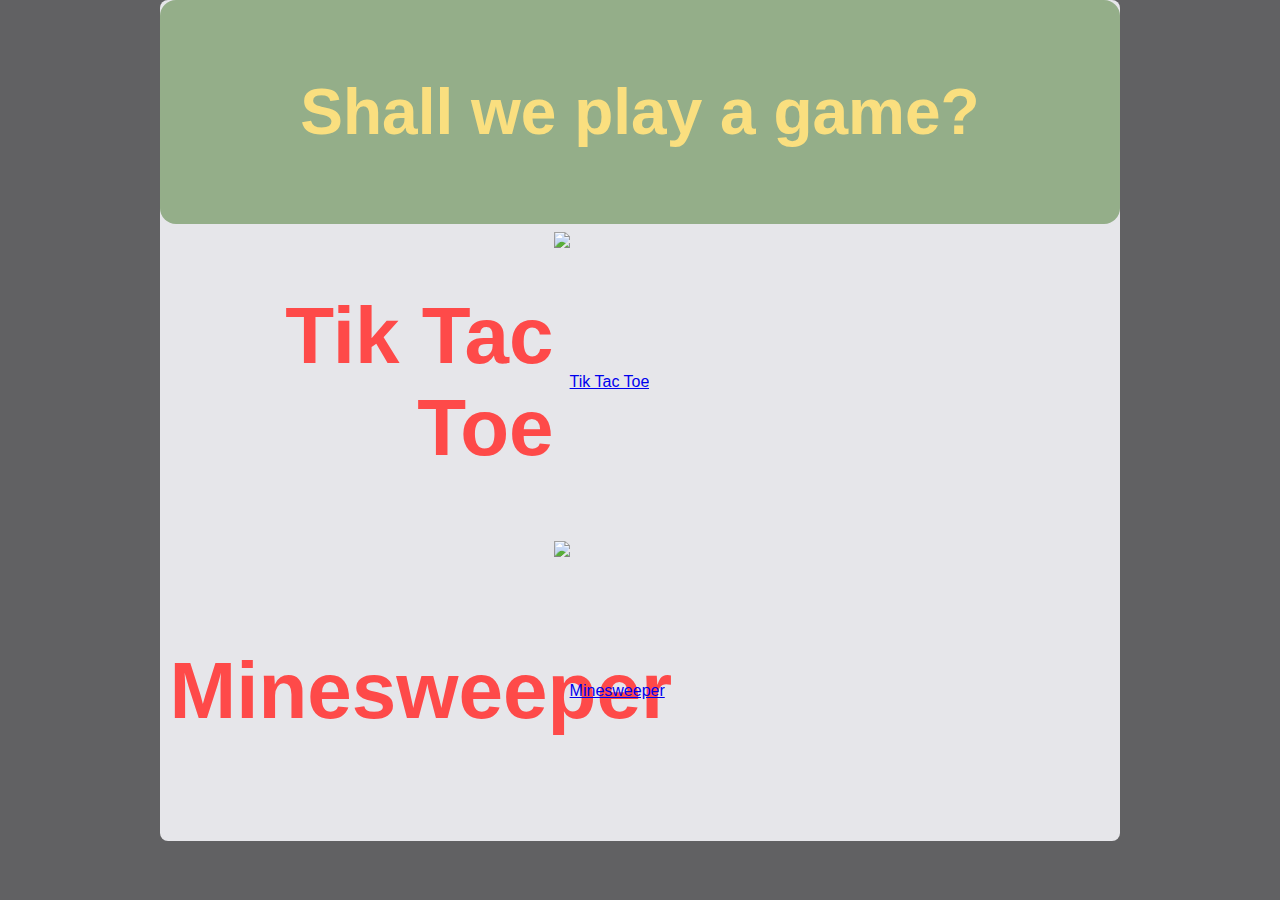
==== index.html @ 99815f73 "Game Functionality Basic, Front End Basic" ====
<!DOCTYPE html>
<html lang="en" dir="ltr">
  <head>
    <meta charset="utf-8">
    <link rel="stylesheet" href="css/normalize.css">
    <link rel="stylesheet" href="css/master.css">
    <title>Game Select</title>
    <script src="js/gameSelect.js"></script>
  </head>
  <body>
    <div class="container">
      <header>
        <h1>Shall we play a game?</h1>
      </header>
      <main>
        <div class="wrapper">
          <h2 class="gameName">Tik Tac Toe</h2>
          <a  href="#"><img class="gameImage" src="http://www.placebear.com/400/400" alt="Tik Tac Toe"></a>
        </div>

        <div class="wrapper">
          <h2 class="gameName">Minesweeper</h2>
          <a  href="#"><img class="gameImage" src="http://www.placebear.com/400/400" alt="Minesweeper"></a>
        </div>
      </main>
    </div>
  </body>
</html>
---- css/master.css ----
/*
#FE4A49
#94AE89
#E6E6EA
#FADF7F
#616163
*/

*{
  box-sizing: border-box;
  /* border: 1px solid red; */
}

body{
  background-color: #616163;
}

.container{
   max-width: 960px;
   border-radius: 0.5em;
   margin: 0 auto;
   background-color: #E6E6EA
}

header{
  text-align: center;
  font-size: 200%;
  background-color: #94AE89;
  padding: 1em;
  border-radius: 0.5em;
  color: #FADF7F;
}

main{
  color: #FE4A49;
}

.wrapper{
  display: flex;
  align-items: center;
  justify-content: center;
}

.gameName{
  width: 40%;
  text-align: right;
  font-size: 5em;
}

a{
  width: 58%;
}

.gameImage{
  line-height: 300px;
}
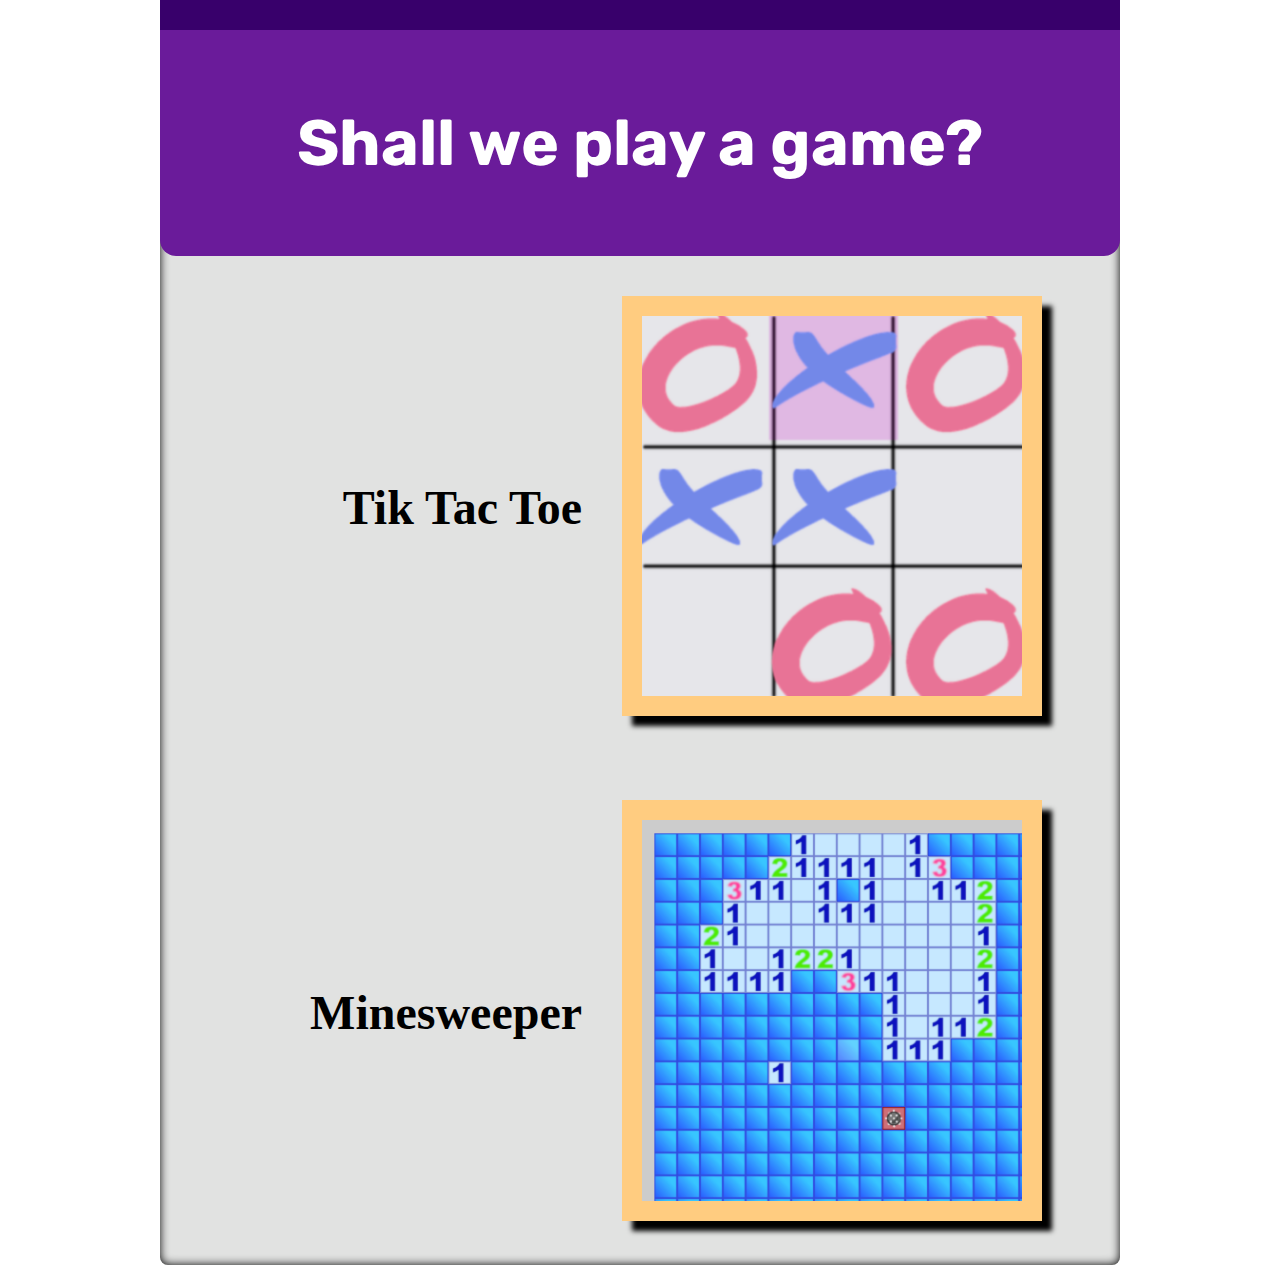
==== commit 1cf6f59e: "refactor, css pretty" ====
--- a/index.html
+++ b/index.html
@@ -2,27 +2,30 @@
 <html lang="en" dir="ltr">
   <head>
     <meta charset="utf-8">
+    <link href="https://fonts.googleapis.com/css?family=Baloo+Chettan|Rubik:400i" rel="stylesheet">
     <link rel="stylesheet" href="css/normalize.css">
     <link rel="stylesheet" href="css/master.css">
     <title>Game Select</title>
-    <script src="js/gameSelect.js"></script>
   </head>
+  
   <body>
     <div class="container">
       <header>
         <h1>Shall we play a game?</h1>
       </header>
+
       <main>
         <div class="wrapper">
           <h2 class="gameName">Tik Tac Toe</h2>
-          <a  href="#"><img class="gameImage" src="http://www.placebear.com/400/400" alt="Tik Tac Toe"></a>
+          <a  href="tic-tac-toe.html"><img class="gameImage" src="images/thumbnail-x-n-o.png" alt="Tik Tac Toe"></a>
         </div>
 
         <div class="wrapper">
           <h2 class="gameName">Minesweeper</h2>
-          <a  href="#"><img class="gameImage" src="http://www.placebear.com/400/400" alt="Minesweeper"></a>
+          <a  href="minesweeper.html"><img class="gameImage" src="images/thumbnail-minesweep.png" alt="Minesweeper"></a>
         </div>
       </main>
+
     </div>
   </body>
 </html>
--- a/css/master.css
+++ b/css/master.css
@@ -1,38 +1,33 @@
-/*
-#FE4A49
-#94AE89
-#E6E6EA
-#FADF7F
-#616163
-*/
-
 *{
   box-sizing: border-box;
   /* border: 1px solid red; */
 }
 
 body{
-  background-color: #616163;
+  background-color: #fff;
 }
 
 .container{
    max-width: 960px;
    border-radius: 0.5em;
    margin: 0 auto;
-   background-color: #E6E6EA
+   background-color: #E1E2E1;
+   box-shadow: inset 0 0 10px #000000;
 }
 
 header{
   text-align: center;
   font-size: 200%;
-  background-color: #94AE89;
+  background-color: #6a1b9a;
   padding: 1em;
-  border-radius: 0.5em;
-  color: #FADF7F;
+  border-bottom-left-radius: 0.5em;
+  border-bottom-right-radius: 0.5em;
+  color: white;
+  border-top: 30px solid #38006b;
 }
 
 main{
-  color: #FE4A49;
+  color: black;
 }
 
 .wrapper{
@@ -44,13 +39,27 @@
 .gameName{
   width: 40%;
   text-align: right;
-  font-size: 5em;
+  font-size: 3em;
 }
 
-a{
-  width: 58%;
+
+.gameImage{
+  max-width: 420px;
+  border: 20px solid #ffcc80;
+  margin: 40px;
+  box-shadow: 10px 10px 5px #000000;
 }
 
-.gameImage{
-  line-height: 300px;
+footer{
+  background-color: #9b4dcb;
+  height: 7.3em;
+  border-bottom: 1em solid #6a1b9a;
 }
+
+h2, h3{
+  font-family: 'Baloo Chettan', cursive;
+}
+
+h1, p{
+  font-family: 'Rubik', sans-serif;
+}
